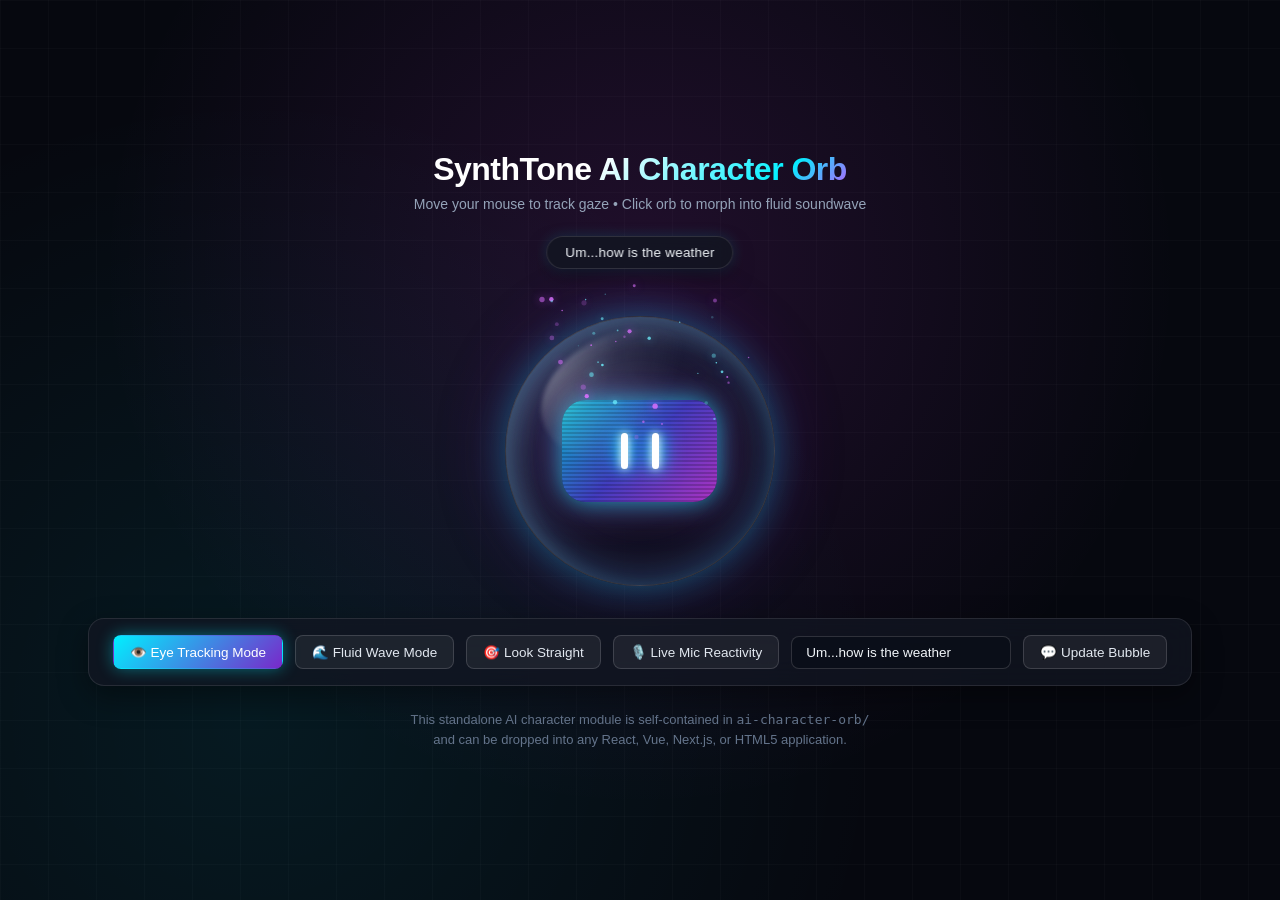
==== ai-character-orb/index.html @ 5e001da9 "feat: transform into SynthTone with interactive AI character orb, SonoAI-inspired widescreen UI, and" ====
<!doctype html>
<html lang="en">
<head>
  <meta charset="UTF-8" />
  <meta name="viewport" content="width=device-width, initial-scale=1.0" />
  <title>AI Character Orb — Interactive Standalone Demo</title>
  <link rel="stylesheet" href="ai-orb.css" />
  <style>
    * {
      box-sizing: border-box;
      margin: 0;
      padding: 0;
    }
    body {
      background-color: #06080f;
      background-image:
        radial-gradient(circle at 50% 30%, rgba(224, 64, 251, 0.12) 0%, transparent 60%),
        radial-gradient(circle at 20% 80%, rgba(0, 240, 255, 0.08) 0%, transparent 50%),
        linear-gradient(rgba(255, 255, 255, 0.02) 1px, transparent 1px),
        linear-gradient(90deg, rgba(255, 255, 255, 0.02) 1px, transparent 1px);
      background-size: 100% 100%, 100% 100%, 48px 48px, 48px 48px;
      color: #f8fafc;
      font-family: -apple-system, BlinkMacSystemFont, "Segoe UI", Roboto, sans-serif;
      min-height: 100vh;
      display: flex;
      flex-direction: column;
      align-items: center;
      justify-content: center;
      padding: 24px;
      overflow-x: hidden;
    }
    .demo-header {
      text-align: center;
      margin-bottom: 24px;
      z-index: 10;
    }
    .demo-header h1 {
      font-size: 32px;
      font-weight: 700;
      letter-spacing: -0.5px;
      background: linear-gradient(135deg, #ffffff 40%, #00f0ff 80%, #e040fb 100%);
      -webkit-background-clip: text;
      -webkit-text-fill-color: transparent;
      margin-bottom: 8px;
    }
    .demo-header p {
      color: #94a3b8;
      font-size: 14px;
    }
    .stage {
      position: relative;
      margin-bottom: 32px;
    }
    .controls-panel {
      background: rgba(18, 22, 34, 0.75);
      backdrop-filter: blur(16px);
      border: 1px solid rgba(255, 255, 255, 0.1);
      border-radius: 16px;
      padding: 16px 24px;
      display: flex;
      flex-wrap: wrap;
      gap: 12px;
      align-items: center;
      justify-content: center;
      box-shadow: 0 10px 30px rgba(0, 0, 0, 0.4);
      z-index: 10;
    }
    .btn {
      background: rgba(255, 255, 255, 0.06);
      border: 1px solid rgba(255, 255, 255, 0.15);
      color: #e2e8f0;
      padding: 8px 16px;
      border-radius: 8px;
      font-size: 13.5px;
      font-weight: 500;
      cursor: pointer;
      transition: all 0.2s ease;
      display: inline-flex;
      align-items: center;
      gap: 6px;
    }
    .btn:hover {
      background: rgba(0, 240, 255, 0.15);
      border-color: rgba(0, 240, 255, 0.4);
      color: #00f0ff;
      transform: translateY(-1px);
    }
    .btn.active {
      background: linear-gradient(135deg, #00f0ff 0%, #7928ca 100%);
      border-color: transparent;
      color: #ffffff;
      box-shadow: 0 0 16px rgba(0, 240, 255, 0.4);
    }
    .bubble-input {
      background: rgba(10, 14, 24, 0.8);
      border: 1px solid rgba(255, 255, 255, 0.15);
      color: #f1f5f9;
      padding: 8px 14px;
      border-radius: 8px;
      font-size: 13.5px;
      outline: none;
      width: 220px;
    }
    .bubble-input:focus {
      border-color: #00f0ff;
    }
    .instructions {
      margin-top: 24px;
      color: #64748b;
      font-size: 13px;
      text-align: center;
      max-width: 480px;
      line-height: 1.5;
    }
  </style>
</head>
<body>

  <div class="demo-header">
    <h1>SynthTone AI Character Orb</h1>
    <p>Move your mouse to track gaze • Click orb to morph into fluid soundwave</p>
  </div>

  <div class="stage">
    <div id="ai-orb-demo"></div>
  </div>

  <div class="controls-panel">
    <button id="btn-eyes" class="btn active">👁️ Eye Tracking Mode</button>
    <button id="btn-wave" class="btn">🌊 Fluid Wave Mode</button>
    <button id="btn-straight" class="btn">🎯 Look Straight</button>
    <button id="btn-mic" class="btn">🎙️ Live Mic Reactivity</button>
    <input id="bubble-text" class="bubble-input" type="text" value="Um...how is the weather" placeholder="Dialogue bubble..." />
    <button id="btn-set-bubble" class="btn">💬 Update Bubble</button>
  </div>

  <div class="instructions">
    This standalone AI character module is self-contained in <code>ai-character-orb/</code> and can be dropped into any React, Vue, Next.js, or HTML5 application.
  </div>

  <script type="module">
    import { AICharacterOrb } from "./ai-orb.js";

    const orb = new AICharacterOrb("#ai-orb-demo", {
      size: 270,
      mode: "eyes",
      bubbleText: "Um...how is the weather",
    });

    const btnEyes = document.getElementById("btn-eyes");
    const btnWave = document.getElementById("btn-wave");
    const btnStraight = document.getElementById("btn-straight");
    const btnMic = document.getElementById("btn-mic");
    const bubbleInput = document.getElementById("bubble-text");
    const btnSetBubble = document.getElementById("btn-set-bubble");

    function setActiveBtn(activeBtn) {
      [btnEyes, btnWave, btnStraight, btnMic].forEach(b => b.classList.remove("active"));
      if (activeBtn) activeBtn.classList.add("active");
    }

    btnEyes.addEventListener("click", () => {
      orb.setMode("eyes");
      orb.lookStraight(false);
      setActiveBtn(btnEyes);
    });

    btnWave.addEventListener("click", () => {
      orb.setMode("wave");
      setActiveBtn(btnWave);
    });

    let straight = false;
    btnStraight.addEventListener("click", () => {
      straight = !straight;
      orb.lookStraight(straight);
      btnStraight.classList.toggle("active", straight);
    });

    btnMic.addEventListener("click", async () => {
      await orb.listenMic();
      setActiveBtn(btnMic);
    });

    btnSetBubble.addEventListener("click", () => {
      orb.setBubble(bubbleInput.value.trim());
    });

    bubbleInput.addEventListener("keydown", (e) => {
      if (e.key === "Enter") {
        orb.setBubble(bubbleInput.value.trim());
      }
    });
  </script>
</body>
</html>
---- ai-character-orb/ai-orb.css ----
/* ==========================================================================
   AI Character Orb Component — SynthTone Interactive Visualizer
   Re-usable in any web project (React, Vue, Vanilla JS, Next.js)
   ========================================================================== */

:root {
  --orb-size: 260px;
  --orb-cyan: #00f0ff;
  --orb-magenta: #e040fb;
  --orb-blue: #3b82f6;
  --orb-purple: #7928ca;
  --orb-bg-dark: #070913;
  --orb-glow: rgba(0, 240, 255, 0.45);
}

.ai-orb-container {
  position: relative;
  width: var(--orb-size);
  height: calc(var(--orb-size) + 80px);
  margin: 0 auto;
  display: flex;
  flex-direction: column;
  align-items: center;
  justify-content: flex-end;
  user-select: none;
}

/* Floating dialogue bubble above the orb */
.ai-orb-bubble {
  position: absolute;
  top: 0;
  left: 50%;
  transform: translateX(-50%) translateY(0);
  background: rgba(18, 22, 34, 0.85);
  backdrop-filter: blur(12px);
  -webkit-backdrop-filter: blur(12px);
  border: 1px solid rgba(255, 255, 255, 0.12);
  color: #f1f5f9;
  font-family: -apple-system, BlinkMacSystemFont, "Segoe UI", Roboto, sans-serif;
  font-size: 13.5px;
  font-weight: 500;
  letter-spacing: 0.2px;
  padding: 8px 18px;
  border-radius: 9999px;
  box-shadow: 0 10px 25px -5px rgba(0, 0, 0, 0.5), 0 0 15px rgba(0, 240, 255, 0.15);
  white-space: nowrap;
  pointer-events: none;
  opacity: 1;
  transition: opacity 0.3s ease, transform 0.3s ease;
  z-index: 10;
}

.ai-orb-bubble.hidden {
  opacity: 0;
  transform: translateX(-50%) translateY(8px);
}

/* Particle Canvas above and around orb */
.ai-orb-particles-canvas {
  position: absolute;
  top: 10px;
  width: calc(var(--orb-size) * 1.3);
  height: calc(var(--orb-size) * 1.2);
  pointer-events: none;
  z-index: 2;
}

/* The Glass Outer Sphere */
.ai-orb-sphere {
  position: relative;
  width: var(--orb-size);
  height: var(--orb-size);
  border-radius: 50%;
  background: radial-gradient(
    circle at 35% 30%,
    rgba(30, 41, 69, 0.85) 0%,
    rgba(13, 17, 30, 0.95) 55%,
    rgba(6, 8, 16, 0.98) 100%
  );
  box-shadow:
    inset 0 0 40px rgba(0, 240, 255, 0.25),
    inset 0 0 70px rgba(224, 64, 251, 0.2),
    inset 10px 10px 25px rgba(255, 255, 255, 0.15),
    0 0 35px rgba(0, 240, 255, 0.3),
    0 0 70px rgba(121, 40, 202, 0.25);
  border: 1px solid rgba(255, 255, 255, 0.18);
  overflow: hidden;
  cursor: pointer;
  display: flex;
  align-items: center;
  justify-content: center;
  perspective: 600px;
  transition: transform 0.2s cubic-bezier(0.2, 0, 0.2, 1), box-shadow 0.3s ease;
}

.ai-orb-sphere:hover {
  box-shadow:
    inset 0 0 45px rgba(0, 240, 255, 0.35),
    inset 0 0 85px rgba(224, 64, 251, 0.3),
    inset 12px 12px 30px rgba(255, 255, 255, 0.25),
    0 0 45px rgba(0, 240, 255, 0.45),
    0 0 85px rgba(121, 40, 202, 0.35);
}

/* Glass Specular Reflection Crescent */
.ai-orb-specular {
  position: absolute;
  top: 6%;
  left: 12%;
  width: 65%;
  height: 45%;
  border-radius: 50%;
  background: radial-gradient(
    ellipse at top left,
    rgba(255, 255, 255, 0.4) 0%,
    rgba(255, 255, 255, 0.08) 40%,
    transparent 70%
  );
  filter: blur(2px);
  pointer-events: none;
  z-index: 5;
  transform: rotate(-22deg);
}

/* Inner Reactive Head / Screen Plane that tracks mouse with 3D tilt */
.ai-orb-core-plane {
  position: relative;
  width: 58%;
  height: 38%;
  border-radius: 24px;
  background: linear-gradient(
    135deg,
    rgba(0, 240, 255, 0.75) 0%,
    rgba(79, 70, 229, 0.8) 50%,
    rgba(224, 64, 251, 0.75) 100%
  );
  box-shadow:
    0 0 25px rgba(0, 240, 255, 0.6),
    0 0 45px rgba(224, 64, 251, 0.4);
  display: flex;
  align-items: center;
  justify-content: center;
  transition: transform 0.12s cubic-bezier(0.16, 1, 0.3, 1);
  transform-style: preserve-3d;
  will-change: transform;
}

/* Dot matrix / CRT Scanline Screen Overlay */
.ai-orb-matrix-overlay {
  position: absolute;
  inset: 0;
  border-radius: 24px;
  background: repeating-linear-gradient(
    0deg,
    rgba(0, 0, 0, 0.18) 0px,
    rgba(0, 0, 0, 0.18) 2px,
    transparent 2px,
    transparent 4px
  );
  pointer-events: none;
  z-index: 2;
}

/* Eye Mode: Two vertical glowing slit eyes */
.ai-orb-eyes {
  display: flex;
  align-items: center;
  justify-content: center;
  gap: 24px;
  width: 100%;
  height: 100%;
  position: relative;
  z-index: 3;
  transition: opacity 0.25s ease, transform 0.15s ease;
}

.ai-orb-eye {
  width: 7px;
  height: 36px;
  background: #ffffff;
  border-radius: 6px;
  box-shadow:
    0 0 8px #ffffff,
    0 0 16px var(--orb-cyan),
    0 0 24px var(--orb-cyan);
  transition: height 0.12s ease, transform 0.1s ease;
  will-change: height, transform;
}

/* Blinking state */
.ai-orb-eye.blinking {
  height: 2px !important;
}

/* Waveform Canvas inside screen for Speaking / Wavy Mode */
.ai-orb-waveform-canvas {
  position: absolute;
  inset: 0;
  width: 100%;
  height: 100%;
  border-radius: 24px;
  z-index: 3;
  opacity: 0;
  pointer-events: none;
  transition: opacity 0.3s ease;
}

/* Mode toggles */
.ai-orb-container[data-mode="wave"] .ai-orb-eyes,
.ai-orb-container[data-mode="speaking"] .ai-orb-eyes {
  opacity: 0;
  pointer-events: none;
}

.ai-orb-container[data-mode="wave"] .ai-orb-waveform-canvas,
.ai-orb-container[data-mode="speaking"] .ai-orb-waveform-canvas {
  opacity: 1;
}

/* Ambient Pulse when speaking / listening */
@keyframes orbAmbientPulse {
  0%, 100% {
    transform: scale(1);
    box-shadow:
      0 0 35px rgba(0, 240, 255, 0.3),
      0 0 70px rgba(121, 40, 202, 0.25);
  }
  50% {
    transform: scale(1.025);
    box-shadow:
      0 0 55px rgba(0, 240, 255, 0.55),
      0 0 95px rgba(224, 64, 251, 0.45);
  }
}

.ai-orb-sphere.active-speaking {
  animation: orbAmbientPulse 1.8s ease-in-out infinite;
}
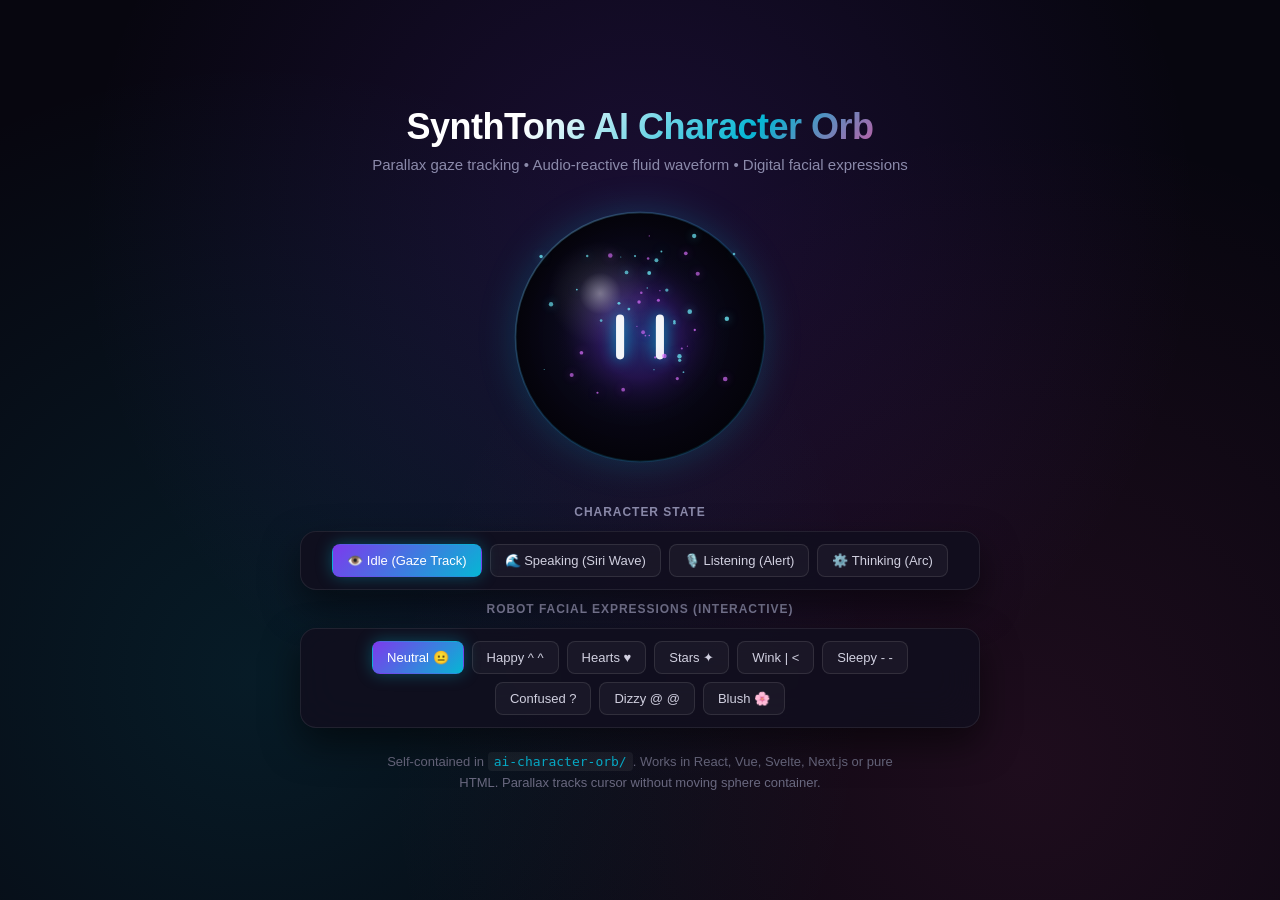
==== commit 5977ccfe: "feat: voice characters with music audition, architecture section, LLM script assistant, expressive A" ====
--- a/ai-character-orb/index.html
+++ b/ai-character-orb/index.html
@@ -3,7 +3,7 @@
 <head>
   <meta charset="UTF-8" />
   <meta name="viewport" content="width=device-width, initial-scale=1.0" />
-  <title>AI Character Orb — Interactive Standalone Demo</title>
+  <title>SynthTone AI Character Orb — Interactive Standalone Demo</title>
   <link rel="stylesheet" href="ai-orb.css" />
   <style>
     * {
@@ -12,21 +12,19 @@
       padding: 0;
     }
     body {
-      background-color: #06080f;
+      background-color: #07060f;
       background-image:
-        radial-gradient(circle at 50% 30%, rgba(224, 64, 251, 0.12) 0%, transparent 60%),
-        radial-gradient(circle at 20% 80%, rgba(0, 240, 255, 0.08) 0%, transparent 50%),
-        linear-gradient(rgba(255, 255, 255, 0.02) 1px, transparent 1px),
-        linear-gradient(90deg, rgba(255, 255, 255, 0.02) 1px, transparent 1px);
-      background-size: 100% 100%, 100% 100%, 48px 48px, 48px 48px;
-      color: #f8fafc;
+        radial-gradient(circle at 50% 25%, rgba(124, 58, 237, 0.16) 0%, transparent 60%),
+        radial-gradient(circle at 20% 75%, rgba(6, 182, 212, 0.12) 0%, transparent 50%),
+        radial-gradient(circle at 80% 85%, rgba(236, 72, 153, 0.10) 0%, transparent 50%);
+      color: #f1f0f8;
       font-family: -apple-system, BlinkMacSystemFont, "Segoe UI", Roboto, sans-serif;
       min-height: 100vh;
       display: flex;
       flex-direction: column;
       align-items: center;
       justify-content: center;
-      padding: 24px;
+      padding: 32px 16px;
       overflow-x: hidden;
     }
     .demo-header {
@@ -35,43 +33,62 @@
       z-index: 10;
     }
     .demo-header h1 {
-      font-size: 32px;
+      font-size: 36px;
       font-weight: 700;
       letter-spacing: -0.5px;
-      background: linear-gradient(135deg, #ffffff 40%, #00f0ff 80%, #e040fb 100%);
+      background: linear-gradient(135deg, #ffffff 30%, #06b6d4 70%, #ec4899 100%);
       -webkit-background-clip: text;
       -webkit-text-fill-color: transparent;
       margin-bottom: 8px;
     }
     .demo-header p {
-      color: #94a3b8;
-      font-size: 14px;
+      color: #8b8aaa;
+      font-size: 15px;
     }
     .stage {
       position: relative;
-      margin-bottom: 32px;
+      margin-bottom: 28px;
+      display: flex;
+      justify-content: center;
+      align-items: center;
+    }
+    .controls-wrapper {
+      display: flex;
+      flex-direction: column;
+      gap: 12px;
+      align-items: center;
+      max-width: 680px;
+      width: 100%;
+      z-index: 10;
+    }
+    .panel-label {
+      font-size: 12px;
+      text-transform: uppercase;
+      letter-spacing: 0.08em;
+      color: #8b8aaa;
+      font-weight: 600;
     }
     .controls-panel {
-      background: rgba(18, 22, 34, 0.75);
-      backdrop-filter: blur(16px);
+      background: rgba(17, 15, 30, 0.85);
+      backdrop-filter: blur(20px);
+      border: 1px solid rgba(255, 255, 255, 0.08);
+      border-radius: 16px;
+      padding: 12px 20px;
+      display: flex;
+      flex-wrap: wrap;
+      gap: 8px;
+      align-items: center;
+      justify-content: center;
+      box-shadow: 0 16px 36px rgba(0, 0, 0, 0.5);
+      width: 100%;
+    }
+    .btn {
+      background: rgba(255, 255, 255, 0.04);
       border: 1px solid rgba(255, 255, 255, 0.1);
-      border-radius: 16px;
-      padding: 16px 24px;
-      display: flex;
-      flex-wrap: wrap;
-      gap: 12px;
-      align-items: center;
-      justify-content: center;
-      box-shadow: 0 10px 30px rgba(0, 0, 0, 0.4);
-      z-index: 10;
-    }
-    .btn {
-      background: rgba(255, 255, 255, 0.06);
-      border: 1px solid rgba(255, 255, 255, 0.15);
-      color: #e2e8f0;
-      padding: 8px 16px;
+      color: #d1d0e0;
+      padding: 8px 14px;
       border-radius: 8px;
-      font-size: 13.5px;
+      font-size: 13px;
       font-weight: 500;
       cursor: pointer;
       transition: all 0.2s ease;
@@ -80,37 +97,30 @@
       gap: 6px;
     }
     .btn:hover {
-      background: rgba(0, 240, 255, 0.15);
-      border-color: rgba(0, 240, 255, 0.4);
-      color: #00f0ff;
+      background: rgba(6, 182, 212, 0.12);
+      border-color: rgba(6, 182, 212, 0.4);
+      color: #06b6d4;
       transform: translateY(-1px);
     }
     .btn.active {
-      background: linear-gradient(135deg, #00f0ff 0%, #7928ca 100%);
+      background: linear-gradient(135deg, #7c3aed 0%, #06b6d4 100%);
       border-color: transparent;
       color: #ffffff;
-      box-shadow: 0 0 16px rgba(0, 240, 255, 0.4);
-    }
-    .bubble-input {
-      background: rgba(10, 14, 24, 0.8);
-      border: 1px solid rgba(255, 255, 255, 0.15);
-      color: #f1f5f9;
-      padding: 8px 14px;
-      border-radius: 8px;
-      font-size: 13.5px;
-      outline: none;
-      width: 220px;
-    }
-    .bubble-input:focus {
-      border-color: #00f0ff;
+      box-shadow: 0 0 16px rgba(6, 182, 212, 0.35);
     }
     .instructions {
       margin-top: 24px;
-      color: #64748b;
+      color: #6a6980;
       font-size: 13px;
       text-align: center;
-      max-width: 480px;
-      line-height: 1.5;
+      max-width: 520px;
+      line-height: 1.6;
+    }
+    .instructions code {
+      background: rgba(255, 255, 255, 0.06);
+      padding: 2px 6px;
+      border-radius: 4px;
+      color: #06b6d4;
     }
   </style>
 </head>
@@ -118,78 +128,81 @@
 
   <div class="demo-header">
     <h1>SynthTone AI Character Orb</h1>
-    <p>Move your mouse to track gaze • Click orb to morph into fluid soundwave</p>
+    <p>Parallax gaze tracking • Audio-reactive fluid waveform • Digital facial expressions</p>
   </div>
 
   <div class="stage">
     <div id="ai-orb-demo"></div>
   </div>
 
-  <div class="controls-panel">
-    <button id="btn-eyes" class="btn active">👁️ Eye Tracking Mode</button>
-    <button id="btn-wave" class="btn">🌊 Fluid Wave Mode</button>
-    <button id="btn-straight" class="btn">🎯 Look Straight</button>
-    <button id="btn-mic" class="btn">🎙️ Live Mic Reactivity</button>
-    <input id="bubble-text" class="bubble-input" type="text" value="Um...how is the weather" placeholder="Dialogue bubble..." />
-    <button id="btn-set-bubble" class="btn">💬 Update Bubble</button>
+  <div class="controls-wrapper">
+    <span class="panel-label">Character State</span>
+    <div class="controls-panel">
+      <button id="btn-idle" class="btn active">👁️ Idle (Gaze Track)</button>
+      <button id="btn-speaking" class="btn">🌊 Speaking (Siri Wave)</button>
+      <button id="btn-listening" class="btn">🎙️ Listening (Alert)</button>
+      <button id="btn-thinking" class="btn">⚙️ Thinking (Arc)</button>
+    </div>
+
+    <span class="panel-label">Robot Facial Expressions (Interactive)</span>
+    <div class="controls-panel">
+      <button class="btn btn-expr active" data-expr="neutral">Neutral 😐</button>
+      <button class="btn btn-expr" data-expr="happy">Happy ^ ^</button>
+      <button class="btn btn-expr" data-expr="hearts">Hearts ♥</button>
+      <button class="btn btn-expr" data-expr="stars">Stars ✦</button>
+      <button class="btn btn-expr" data-expr="wink">Wink | &lt;</button>
+      <button class="btn btn-expr" data-expr="sleepy">Sleepy - -</button>
+      <button class="btn btn-expr" data-expr="confused">Confused ?</button>
+      <button class="btn btn-expr" data-expr="spiral">Dizzy @ @</button>
+      <button class="btn btn-expr" data-expr="blush">Blush 🌸</button>
+    </div>
   </div>
 
   <div class="instructions">
-    This standalone AI character module is self-contained in <code>ai-character-orb/</code> and can be dropped into any React, Vue, Next.js, or HTML5 application.
+    Self-contained in <code>ai-character-orb/</code>. Works in React, Vue, Svelte, Next.js or pure HTML. 
+    Parallax tracks cursor without moving sphere container.
   </div>
 
   <script type="module">
     import { AICharacterOrb } from "./ai-orb.js";
 
     const orb = new AICharacterOrb("#ai-orb-demo", {
-      size: 270,
-      mode: "eyes",
-      bubbleText: "Um...how is the weather",
-    });
-
-    const btnEyes = document.getElementById("btn-eyes");
-    const btnWave = document.getElementById("btn-wave");
-    const btnStraight = document.getElementById("btn-straight");
-    const btnMic = document.getElementById("btn-mic");
-    const bubbleInput = document.getElementById("bubble-text");
-    const btnSetBubble = document.getElementById("btn-set-bubble");
-
-    function setActiveBtn(activeBtn) {
-      [btnEyes, btnWave, btnStraight, btnMic].forEach(b => b.classList.remove("active"));
-      if (activeBtn) activeBtn.classList.add("active");
-    }
-
-    btnEyes.addEventListener("click", () => {
-      orb.setMode("eyes");
-      orb.lookStraight(false);
-      setActiveBtn(btnEyes);
-    });
-
-    btnWave.addEventListener("click", () => {
-      orb.setMode("wave");
-      setActiveBtn(btnWave);
-    });
-
-    let straight = false;
-    btnStraight.addEventListener("click", () => {
-      straight = !straight;
-      orb.lookStraight(straight);
-      btnStraight.classList.toggle("active", straight);
-    });
-
-    btnMic.addEventListener("click", async () => {
-      await orb.listenMic();
-      setActiveBtn(btnMic);
-    });
-
-    btnSetBubble.addEventListener("click", () => {
-      orb.setBubble(bubbleInput.value.trim());
-    });
-
-    bubbleInput.addEventListener("keydown", (e) => {
-      if (e.key === "Enter") {
-        orb.setBubble(bubbleInput.value.trim());
-      }
+      size: 280,
+    });
+
+    // Mouse tracking
+    window.addEventListener("mousemove", (e) => {
+      orb.trackMouse(e.pageX, e.pageY);
+    });
+
+    // State Buttons
+    const stateBtns = {
+      idle: document.getElementById("btn-idle"),
+      speaking: document.getElementById("btn-speaking"),
+      listening: document.getElementById("btn-listening"),
+      thinking: document.getElementById("btn-thinking"),
+    };
+
+    Object.keys(stateBtns).forEach((state) => {
+      const btn = stateBtns[state];
+      btn.addEventListener("click", () => {
+        Object.values(stateBtns).forEach(b => b.classList.remove("active"));
+        btn.classList.add("active");
+        orb.setState(state);
+      });
+    });
+
+    // Expression Buttons
+    const exprBtns = document.querySelectorAll(".btn-expr");
+    exprBtns.forEach((btn) => {
+      btn.addEventListener("click", () => {
+        exprBtns.forEach(b => b.classList.remove("active"));
+        btn.classList.add("active");
+        orb.setState("idle");
+        Object.values(stateBtns).forEach(b => b.classList.remove("active"));
+        stateBtns.idle.classList.add("active");
+        orb.setExpression(btn.getAttribute("data-expr"));
+      });
     });
   </script>
 </body>
--- a/ai-character-orb/ai-orb.css
+++ b/ai-character-orb/ai-orb.css
@@ -1,238 +1,79 @@
 /* ==========================================================================
-   AI Character Orb Component — SynthTone Interactive Visualizer
-   Re-usable in any web project (React, Vue, Vanilla JS, Next.js)
+   AI Orb Component — SynthTone
+   Styles for the canvas container. The orb internals are drawn on canvas.
    ========================================================================== */
 
-:root {
-  --orb-size: 260px;
-  --orb-cyan: #00f0ff;
-  --orb-magenta: #e040fb;
-  --orb-blue: #3b82f6;
-  --orb-purple: #7928ca;
-  --orb-bg-dark: #070913;
-  --orb-glow: rgba(0, 240, 255, 0.45);
+/* Container: position relative so the canvas sits correctly */
+.ai-orb-container {
+  position: relative;
+  display: inline-block;
+  border-radius: 50%;
+  overflow: hidden;
+  user-select: none;
+  /* Thin ambient shadow even in idle */
+  filter: drop-shadow(0 0 18px rgba(0, 220, 255, 0.18));
+  transition: filter 0.4s ease;
 }
 
-.ai-orb-container {
-  position: relative;
-  width: var(--orb-size);
-  height: calc(var(--orb-size) + 80px);
-  margin: 0 auto;
-  display: flex;
-  flex-direction: column;
-  align-items: center;
-  justify-content: flex-end;
-  user-select: none;
+/* Speaking state: pulsing cyan box-shadow glow */
+.ai-orb-container.speaking {
+  filter: drop-shadow(0 0 32px rgba(0, 220, 255, 0.55))
+          drop-shadow(0 0 64px rgba(121, 40, 202, 0.4));
+  animation: ai-orb-speak-pulse 1.6s ease-in-out infinite;
 }
 
-/* Floating dialogue bubble above the orb */
-.ai-orb-bubble {
-  position: absolute;
-  top: 0;
-  left: 50%;
-  transform: translateX(-50%) translateY(0);
-  background: rgba(18, 22, 34, 0.85);
-  backdrop-filter: blur(12px);
-  -webkit-backdrop-filter: blur(12px);
-  border: 1px solid rgba(255, 255, 255, 0.12);
-  color: #f1f5f9;
-  font-family: -apple-system, BlinkMacSystemFont, "Segoe UI", Roboto, sans-serif;
-  font-size: 13.5px;
-  font-weight: 500;
-  letter-spacing: 0.2px;
-  padding: 8px 18px;
-  border-radius: 9999px;
-  box-shadow: 0 10px 25px -5px rgba(0, 0, 0, 0.5), 0 0 15px rgba(0, 240, 255, 0.15);
-  white-space: nowrap;
-  pointer-events: none;
-  opacity: 1;
-  transition: opacity 0.3s ease, transform 0.3s ease;
-  z-index: 10;
-}
-
-.ai-orb-bubble.hidden {
-  opacity: 0;
-  transform: translateX(-50%) translateY(8px);
-}
-
-/* Particle Canvas above and around orb */
-.ai-orb-particles-canvas {
-  position: absolute;
-  top: 10px;
-  width: calc(var(--orb-size) * 1.3);
-  height: calc(var(--orb-size) * 1.2);
-  pointer-events: none;
-  z-index: 2;
-}
-
-/* The Glass Outer Sphere */
-.ai-orb-sphere {
-  position: relative;
-  width: var(--orb-size);
-  height: var(--orb-size);
-  border-radius: 50%;
-  background: radial-gradient(
-    circle at 35% 30%,
-    rgba(30, 41, 69, 0.85) 0%,
-    rgba(13, 17, 30, 0.95) 55%,
-    rgba(6, 8, 16, 0.98) 100%
-  );
-  box-shadow:
-    inset 0 0 40px rgba(0, 240, 255, 0.25),
-    inset 0 0 70px rgba(224, 64, 251, 0.2),
-    inset 10px 10px 25px rgba(255, 255, 255, 0.15),
-    0 0 35px rgba(0, 240, 255, 0.3),
-    0 0 70px rgba(121, 40, 202, 0.25);
-  border: 1px solid rgba(255, 255, 255, 0.18);
-  overflow: hidden;
-  cursor: pointer;
-  display: flex;
-  align-items: center;
-  justify-content: center;
-  perspective: 600px;
-  transition: transform 0.2s cubic-bezier(0.2, 0, 0.2, 1), box-shadow 0.3s ease;
-}
-
-.ai-orb-sphere:hover {
-  box-shadow:
-    inset 0 0 45px rgba(0, 240, 255, 0.35),
-    inset 0 0 85px rgba(224, 64, 251, 0.3),
-    inset 12px 12px 30px rgba(255, 255, 255, 0.25),
-    0 0 45px rgba(0, 240, 255, 0.45),
-    0 0 85px rgba(121, 40, 202, 0.35);
-}
-
-/* Glass Specular Reflection Crescent */
-.ai-orb-specular {
-  position: absolute;
-  top: 6%;
-  left: 12%;
-  width: 65%;
-  height: 45%;
-  border-radius: 50%;
-  background: radial-gradient(
-    ellipse at top left,
-    rgba(255, 255, 255, 0.4) 0%,
-    rgba(255, 255, 255, 0.08) 40%,
-    transparent 70%
-  );
-  filter: blur(2px);
-  pointer-events: none;
-  z-index: 5;
-  transform: rotate(-22deg);
-}
-
-/* Inner Reactive Head / Screen Plane that tracks mouse with 3D tilt */
-.ai-orb-core-plane {
-  position: relative;
-  width: 58%;
-  height: 38%;
-  border-radius: 24px;
-  background: linear-gradient(
-    135deg,
-    rgba(0, 240, 255, 0.75) 0%,
-    rgba(79, 70, 229, 0.8) 50%,
-    rgba(224, 64, 251, 0.75) 100%
-  );
-  box-shadow:
-    0 0 25px rgba(0, 240, 255, 0.6),
-    0 0 45px rgba(224, 64, 251, 0.4);
-  display: flex;
-  align-items: center;
-  justify-content: center;
-  transition: transform 0.12s cubic-bezier(0.16, 1, 0.3, 1);
-  transform-style: preserve-3d;
-  will-change: transform;
-}
-
-/* Dot matrix / CRT Scanline Screen Overlay */
-.ai-orb-matrix-overlay {
-  position: absolute;
-  inset: 0;
-  border-radius: 24px;
-  background: repeating-linear-gradient(
-    0deg,
-    rgba(0, 0, 0, 0.18) 0px,
-    rgba(0, 0, 0, 0.18) 2px,
-    transparent 2px,
-    transparent 4px
-  );
-  pointer-events: none;
-  z-index: 2;
-}
-
-/* Eye Mode: Two vertical glowing slit eyes */
-.ai-orb-eyes {
-  display: flex;
-  align-items: center;
-  justify-content: center;
-  gap: 24px;
-  width: 100%;
-  height: 100%;
-  position: relative;
-  z-index: 3;
-  transition: opacity 0.25s ease, transform 0.15s ease;
-}
-
-.ai-orb-eye {
-  width: 7px;
-  height: 36px;
-  background: #ffffff;
-  border-radius: 6px;
-  box-shadow:
-    0 0 8px #ffffff,
-    0 0 16px var(--orb-cyan),
-    0 0 24px var(--orb-cyan);
-  transition: height 0.12s ease, transform 0.1s ease;
-  will-change: height, transform;
-}
-
-/* Blinking state */
-.ai-orb-eye.blinking {
-  height: 2px !important;
-}
-
-/* Waveform Canvas inside screen for Speaking / Wavy Mode */
-.ai-orb-waveform-canvas {
-  position: absolute;
-  inset: 0;
-  width: 100%;
-  height: 100%;
-  border-radius: 24px;
-  z-index: 3;
-  opacity: 0;
-  pointer-events: none;
-  transition: opacity 0.3s ease;
-}
-
-/* Mode toggles */
-.ai-orb-container[data-mode="wave"] .ai-orb-eyes,
-.ai-orb-container[data-mode="speaking"] .ai-orb-eyes {
-  opacity: 0;
-  pointer-events: none;
-}
-
-.ai-orb-container[data-mode="wave"] .ai-orb-waveform-canvas,
-.ai-orb-container[data-mode="speaking"] .ai-orb-waveform-canvas {
-  opacity: 1;
-}
-
-/* Ambient Pulse when speaking / listening */
-@keyframes orbAmbientPulse {
+@keyframes ai-orb-speak-pulse {
   0%, 100% {
-    transform: scale(1);
-    box-shadow:
-      0 0 35px rgba(0, 240, 255, 0.3),
-      0 0 70px rgba(121, 40, 202, 0.25);
+    filter: drop-shadow(0 0 24px rgba(0, 220, 255, 0.45))
+            drop-shadow(0 0 50px rgba(121, 40, 202, 0.3));
   }
   50% {
-    transform: scale(1.025);
-    box-shadow:
-      0 0 55px rgba(0, 240, 255, 0.55),
-      0 0 95px rgba(224, 64, 251, 0.45);
+    filter: drop-shadow(0 0 42px rgba(0, 220, 255, 0.75))
+            drop-shadow(0 0 80px rgba(224, 64, 251, 0.5));
   }
 }
 
-.ai-orb-sphere.active-speaking {
-  animation: orbAmbientPulse 1.8s ease-in-out infinite;
+/* Listening state: softer teal pulse */
+.ai-orb-container.listening {
+  filter: drop-shadow(0 0 24px rgba(0, 230, 255, 0.5))
+          drop-shadow(0 0 50px rgba(0, 180, 220, 0.3));
+  animation: ai-orb-listen-pulse 2.2s ease-in-out infinite;
 }
+
+@keyframes ai-orb-listen-pulse {
+  0%, 100% {
+    filter: drop-shadow(0 0 18px rgba(0, 230, 255, 0.35));
+  }
+  50% {
+    filter: drop-shadow(0 0 32px rgba(0, 230, 255, 0.6));
+  }
+}
+
+/* Thinking state: purple slow glow */
+.ai-orb-container.thinking {
+  filter: drop-shadow(0 0 24px rgba(121, 40, 202, 0.5))
+          drop-shadow(0 0 50px rgba(224, 64, 251, 0.3));
+  animation: ai-orb-think-pulse 2.8s ease-in-out infinite;
+}
+
+@keyframes ai-orb-think-pulse {
+  0%, 100% {
+    filter: drop-shadow(0 0 16px rgba(121, 40, 202, 0.35));
+  }
+  50% {
+    filter: drop-shadow(0 0 32px rgba(224, 64, 251, 0.55));
+  }
+}
+
+/* The canvas itself — no border-radius needed (sphere is drawn on canvas) */
+.ai-orb-container canvas {
+  display: block;
+  /* Canvas must not overflow the container */
+  max-width: 100%;
+  max-height: 100%;
+}
+
+/* Web Component host element */
+ai-orb {
+  display: inline-block;
+}
